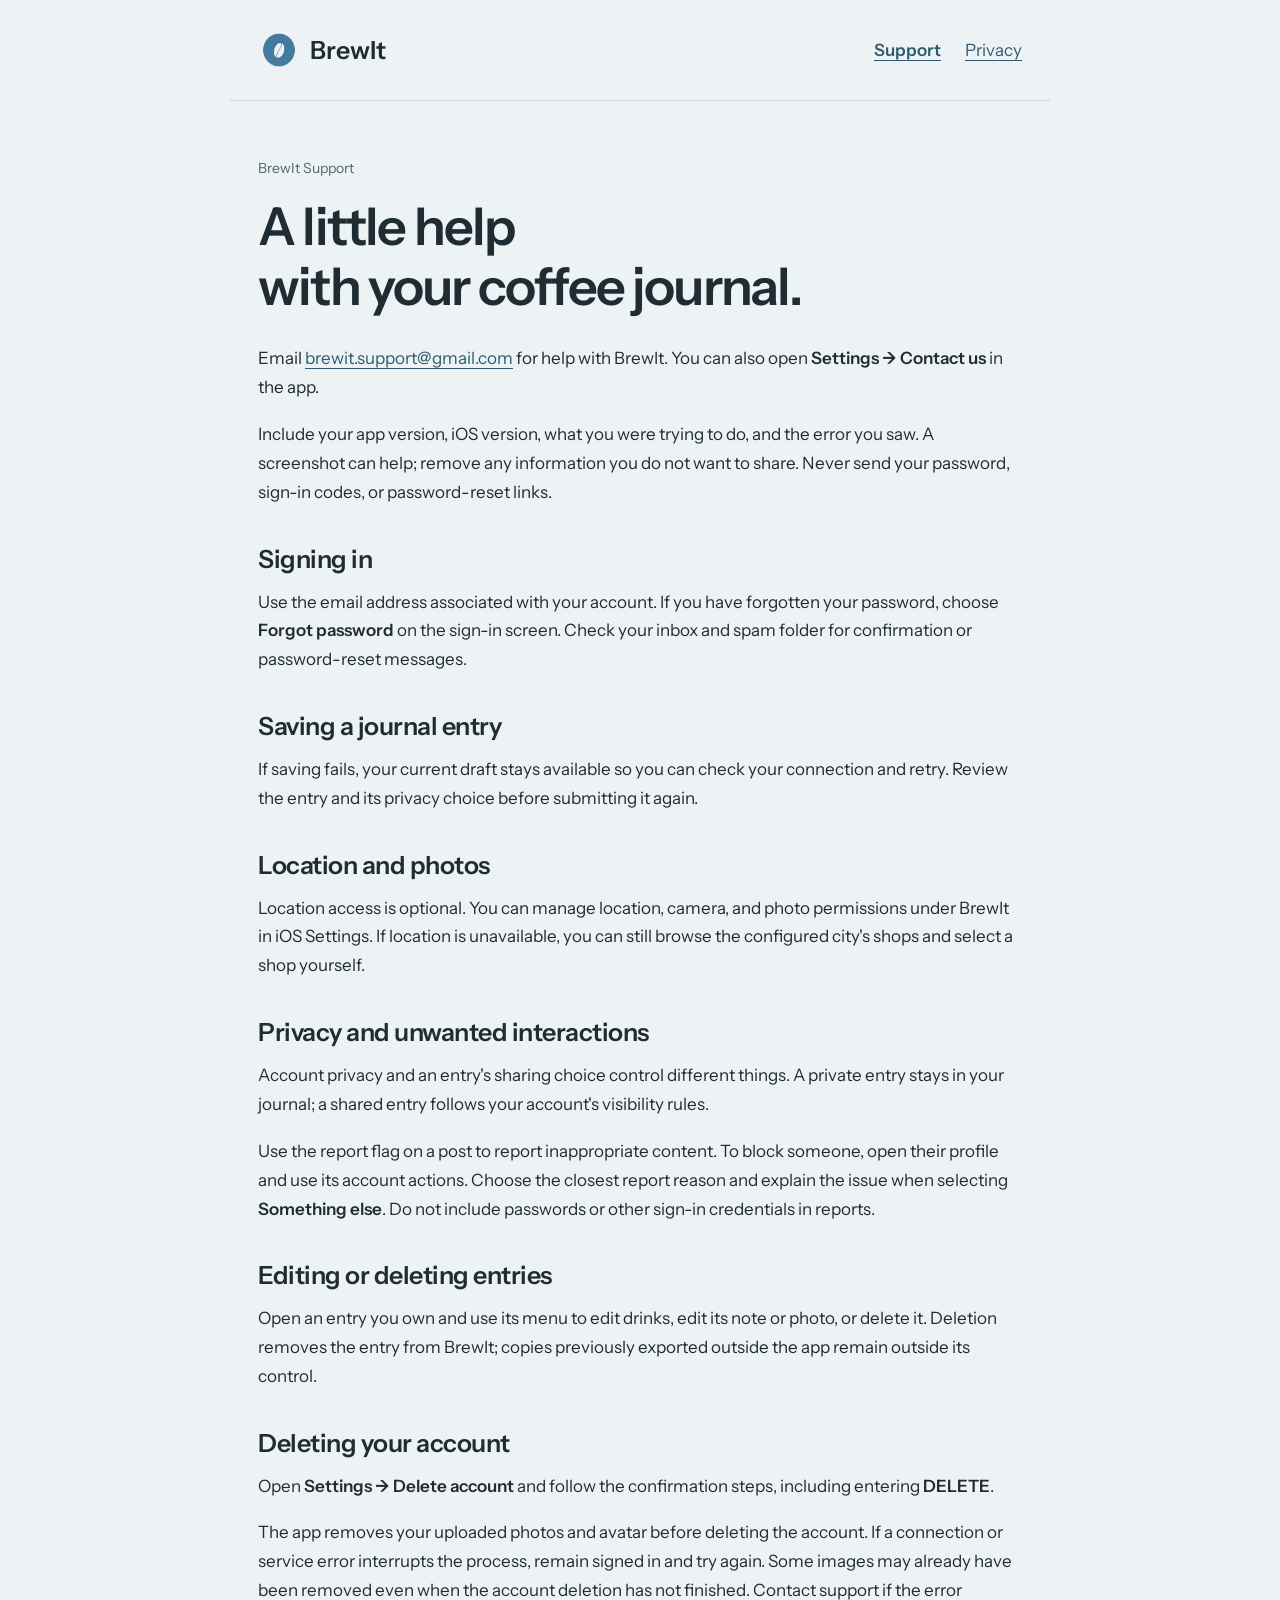
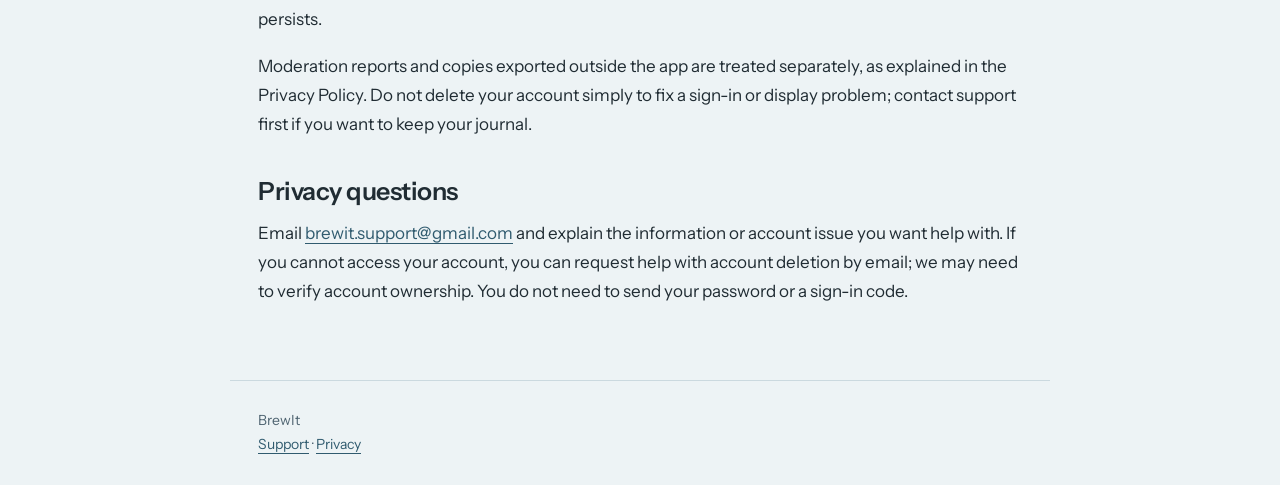
==== index.html @ aadd65be "feat: publish support and privacy pages" ====
<!doctype html><html lang="en"><head><meta charset="utf-8"><meta name="viewport" content="width=device-width,initial-scale=1"><title>BrewIt Support</title><link rel="stylesheet" href="styles.css"></head><body><a class="skip" href="#main">Skip to content</a><header><a class="brand" href="index.html"><img src="brand-mark.png" alt="">BrewIt</a><nav aria-label="Support and privacy"><a href="index.html" aria-current="page">Support</a><a href="privacy.html">Privacy</a></nav></header><main id="main"><p class="eyebrow">BrewIt Support</p><h1>A little help<br>with your coffee journal.</h1><p>Email <a href="mailto:brewit.support@gmail.com">brewit.support@gmail.com</a> for help with BrewIt. You can also open <strong>Settings → Contact us</strong> in the app.</p><p>Include your app version, iOS version, what you were trying to do, and the error you saw. A screenshot can help; remove any information you do not want to share. Never send your password, sign-in codes, or password-reset links.</p><h2>Signing in</h2><p>Use the email address associated with your account. If you have forgotten your password, choose <strong>Forgot password</strong> on the sign-in screen. Check your inbox and spam folder for confirmation or password-reset messages.</p><h2>Saving a journal entry</h2><p>If saving fails, your current draft stays available so you can check your connection and retry. Review the entry and its privacy choice before submitting it again.</p><h2>Location and photos</h2><p>Location access is optional. You can manage location, camera, and photo permissions under BrewIt in iOS Settings. If location is unavailable, you can still browse the configured city&#x27;s shops and select a shop yourself.</p><h2>Privacy and unwanted interactions</h2><p>Account privacy and an entry&#x27;s sharing choice control different things. A private entry stays in your journal; a shared entry follows your account&#x27;s visibility rules.</p><p>Use the report flag on a post to report inappropriate content. To block someone, open their profile and use its account actions. Choose the closest report reason and explain the issue when selecting <strong>Something else</strong>. Do not include passwords or other sign-in credentials in reports.</p><h2>Editing or deleting entries</h2><p>Open an entry you own and use its menu to edit drinks, edit its note or photo, or delete it. Deletion removes the entry from BrewIt; copies previously exported outside the app remain outside its control.</p><h2>Deleting your account</h2><p>Open <strong>Settings → Delete account</strong> and follow the confirmation steps, including entering <strong>DELETE</strong>.</p><p>The app removes your uploaded photos and avatar before deleting the account. If a connection or service error interrupts the process, remain signed in and try again. Some images may already have been removed even when the account deletion has not finished. Contact support if the error persists.</p><p>Moderation reports and copies exported outside the app are treated separately, as explained in the Privacy Policy. Do not delete your account simply to fix a sign-in or display problem; contact support first if you want to keep your journal.</p><h2>Privacy questions</h2><p>Email <a href="mailto:brewit.support@gmail.com">brewit.support@gmail.com</a> and explain the information or account issue you want help with. If you cannot access your account, you can request help with account deletion by email; we may need to verify account ownership. You do not need to send your password or a sign-in code.</p></main><footer>BrewIt<br><a href="index.html">Support</a> · <a href="privacy.html">Privacy</a></footer></body></html>
---- styles.css ----
@font-face{font-family:Instrument;src:url(fonts/InstrumentSans-Regular.ttf) format("truetype");font-weight:400;font-display:swap}@font-face{font-family:Instrument;src:url(fonts/InstrumentSans-SemiBold.ttf) format("truetype");font-weight:600 800;font-display:swap}*{box-sizing:border-box}html{scroll-behavior:smooth}body{margin:0;background:#edf3f5;color:#202c33;font:17px/1.7 Instrument,system-ui,sans-serif}a{color:#305b6f;text-underline-offset:4px}a:focus-visible{outline:3px solid #305b6f;outline-offset:5px}header,main,footer{max-width:820px;margin:auto;padding:28px}header{display:flex;align-items:center;justify-content:space-between;gap:24px;border-bottom:1px solid #cbd9df}.brand{display:flex;align-items:center;gap:10px;font-size:25px;font-weight:600;color:inherit;text-decoration:none}.brand img{height:42px;width:42px;object-fit:contain}nav{display:flex;gap:24px}nav a{display:inline-flex;align-items:center;min-height:44px}nav a[aria-current=page]{font-weight:600}main{padding-top:56px;padding-bottom:56px}h1,h2{font-weight:600;line-height:1.15;letter-spacing:-.035em}h1{font-size:clamp(34px,6vw,52px);margin:0 0 28px}h2{font-size:25px;margin:38px 0 14px;letter-spacing:-.02em}p{margin:0 0 18px}strong{font-weight:600}footer{border-top:1px solid #cbd9df;font-size:14px;color:#506572}.eyebrow{font-size:14px;color:#506572;margin-bottom:16px}.preview{margin:0;background:#dbe8ee;color:#34576a;padding:10px 24px;text-align:center;font-size:14px}.skip{position:absolute;left:16px;top:-80px;background:#edf3f5;padding:12px;z-index:2}.skip:focus{top:8px}@media(max-width:480px){header,main,footer{padding-left:24px;padding-right:24px}header{gap:12px}.brand{font-size:23px}nav{gap:16px;font-size:15px}main{padding-top:36px}h2{font-size:23px}}@media(prefers-reduced-motion:reduce){html{scroll-behavior:auto}}
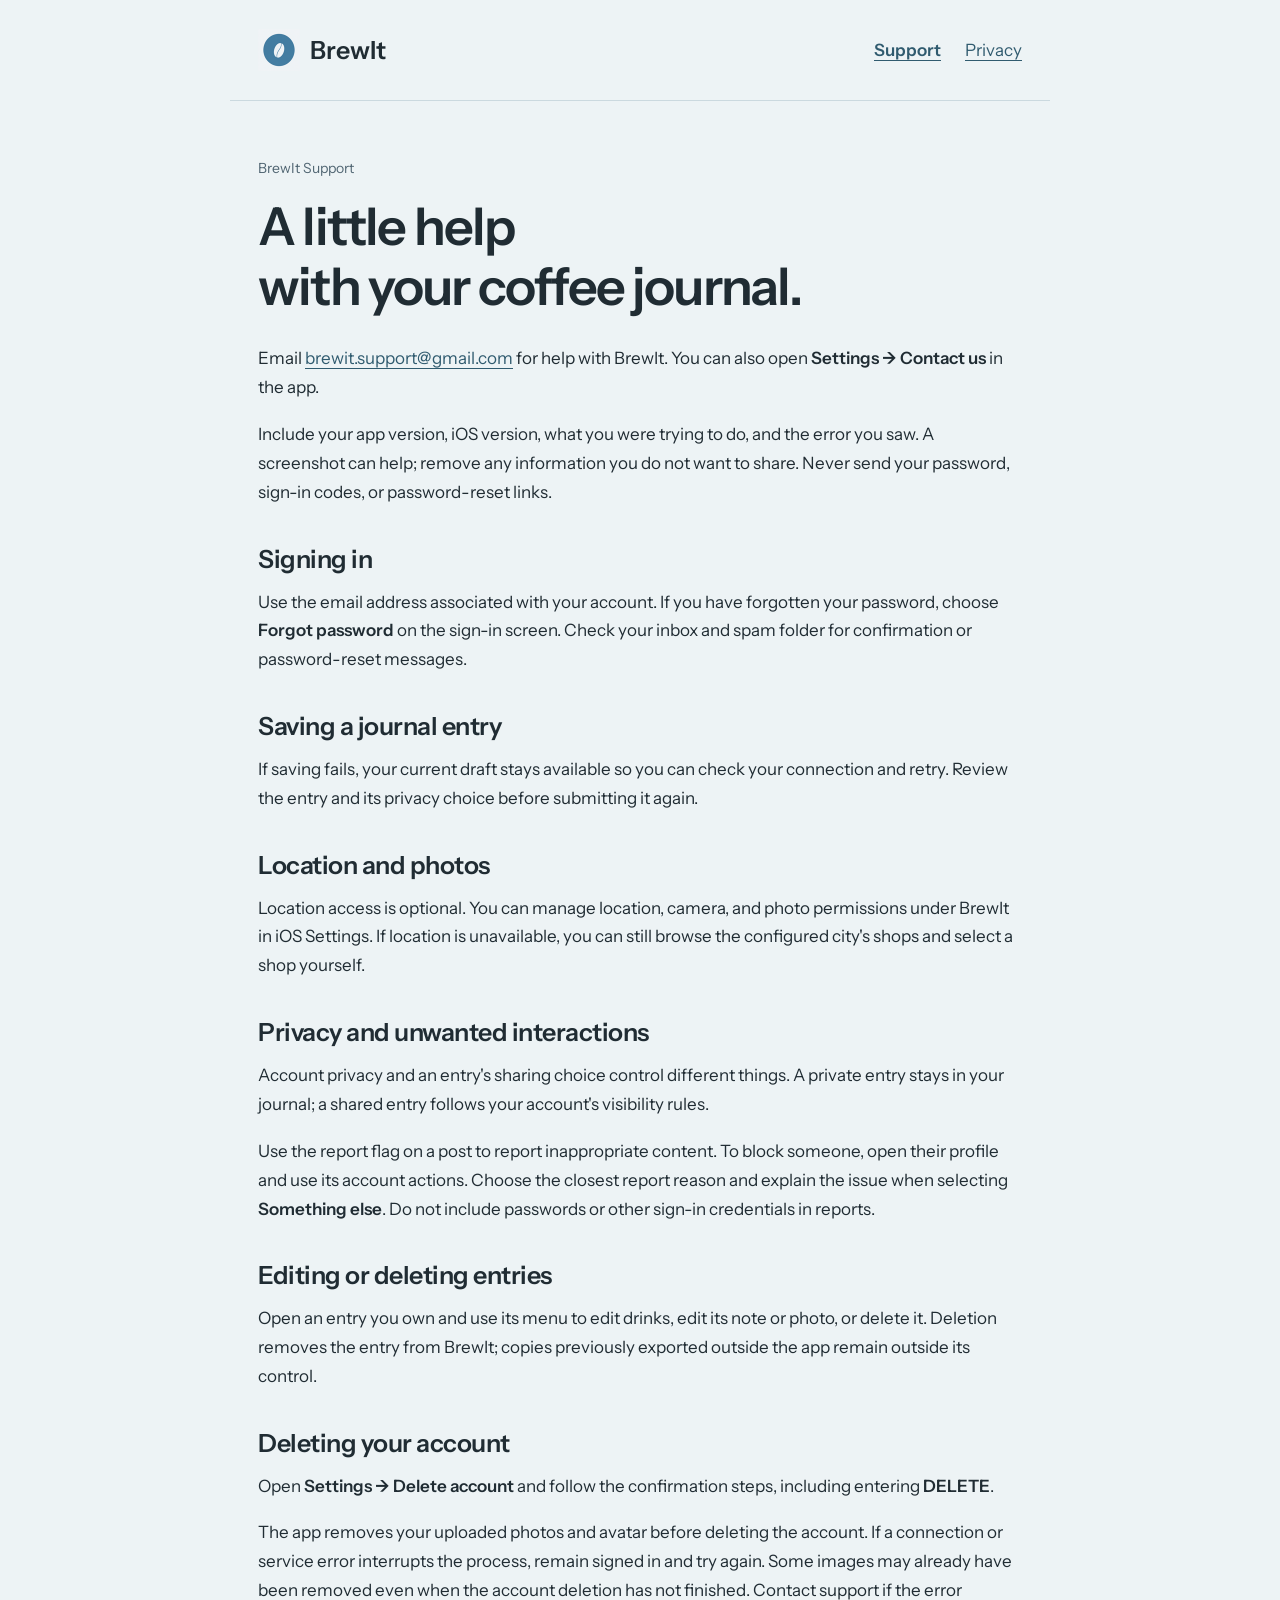
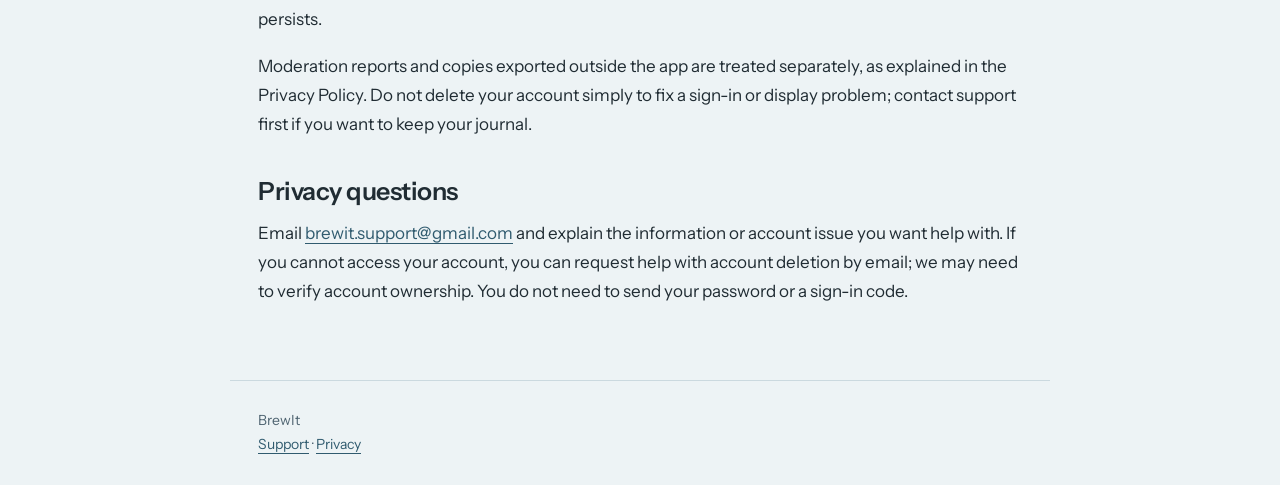
==== commit 3ab55cf7: "optimize brand mark asset used in page headers" ====
--- a/index.html
+++ b/index.html
@@ -1 +1 @@
-<!doctype html><html lang="en"><head><meta charset="utf-8"><meta name="viewport" content="width=device-width,initial-scale=1"><title>BrewIt Support</title><link rel="stylesheet" href="styles.css"></head><body><a class="skip" href="#main">Skip to content</a><header><a class="brand" href="index.html"><img src="brand-mark.png" alt="">BrewIt</a><nav aria-label="Support and privacy"><a href="index.html" aria-current="page">Support</a><a href="privacy.html">Privacy</a></nav></header><main id="main"><p class="eyebrow">BrewIt Support</p><h1>A little help<br>with your coffee journal.</h1><p>Email <a href="mailto:brewit.support@gmail.com">brewit.support@gmail.com</a> for help with BrewIt. You can also open <strong>Settings → Contact us</strong> in the app.</p><p>Include your app version, iOS version, what you were trying to do, and the error you saw. A screenshot can help; remove any information you do not want to share. Never send your password, sign-in codes, or password-reset links.</p><h2>Signing in</h2><p>Use the email address associated with your account. If you have forgotten your password, choose <strong>Forgot password</strong> on the sign-in screen. Check your inbox and spam folder for confirmation or password-reset messages.</p><h2>Saving a journal entry</h2><p>If saving fails, your current draft stays available so you can check your connection and retry. Review the entry and its privacy choice before submitting it again.</p><h2>Location and photos</h2><p>Location access is optional. You can manage location, camera, and photo permissions under BrewIt in iOS Settings. If location is unavailable, you can still browse the configured city&#x27;s shops and select a shop yourself.</p><h2>Privacy and unwanted interactions</h2><p>Account privacy and an entry&#x27;s sharing choice control different things. A private entry stays in your journal; a shared entry follows your account&#x27;s visibility rules.</p><p>Use the report flag on a post to report inappropriate content. To block someone, open their profile and use its account actions. Choose the closest report reason and explain the issue when selecting <strong>Something else</strong>. Do not include passwords or other sign-in credentials in reports.</p><h2>Editing or deleting entries</h2><p>Open an entry you own and use its menu to edit drinks, edit its note or photo, or delete it. Deletion removes the entry from BrewIt; copies previously exported outside the app remain outside its control.</p><h2>Deleting your account</h2><p>Open <strong>Settings → Delete account</strong> and follow the confirmation steps, including entering <strong>DELETE</strong>.</p><p>The app removes your uploaded photos and avatar before deleting the account. If a connection or service error interrupts the process, remain signed in and try again. Some images may already have been removed even when the account deletion has not finished. Contact support if the error persists.</p><p>Moderation reports and copies exported outside the app are treated separately, as explained in the Privacy Policy. Do not delete your account simply to fix a sign-in or display problem; contact support first if you want to keep your journal.</p><h2>Privacy questions</h2><p>Email <a href="mailto:brewit.support@gmail.com">brewit.support@gmail.com</a> and explain the information or account issue you want help with. If you cannot access your account, you can request help with account deletion by email; we may need to verify account ownership. You do not need to send your password or a sign-in code.</p></main><footer>BrewIt<br><a href="index.html">Support</a> · <a href="privacy.html">Privacy</a></footer></body></html>+<!doctype html><html lang="en"><head><meta charset="utf-8"><meta name="viewport" content="width=device-width,initial-scale=1"><title>BrewIt Support</title><link rel="stylesheet" href="styles.css"></head><body><a class="skip" href="#main">Skip to content</a><header><a class="brand" href="index.html"><img src="brand-mark-header.png" alt="">BrewIt</a><nav aria-label="Support and privacy"><a href="index.html" aria-current="page">Support</a><a href="privacy.html">Privacy</a></nav></header><main id="main"><p class="eyebrow">BrewIt Support</p><h1>A little help<br>with your coffee journal.</h1><p>Email <a href="mailto:brewit.support@gmail.com">brewit.support@gmail.com</a> for help with BrewIt. You can also open <strong>Settings → Contact us</strong> in the app.</p><p>Include your app version, iOS version, what you were trying to do, and the error you saw. A screenshot can help; remove any information you do not want to share. Never send your password, sign-in codes, or password-reset links.</p><h2>Signing in</h2><p>Use the email address associated with your account. If you have forgotten your password, choose <strong>Forgot password</strong> on the sign-in screen. Check your inbox and spam folder for confirmation or password-reset messages.</p><h2>Saving a journal entry</h2><p>If saving fails, your current draft stays available so you can check your connection and retry. Review the entry and its privacy choice before submitting it again.</p><h2>Location and photos</h2><p>Location access is optional. You can manage location, camera, and photo permissions under BrewIt in iOS Settings. If location is unavailable, you can still browse the configured city&#x27;s shops and select a shop yourself.</p><h2>Privacy and unwanted interactions</h2><p>Account privacy and an entry&#x27;s sharing choice control different things. A private entry stays in your journal; a shared entry follows your account&#x27;s visibility rules.</p><p>Use the report flag on a post to report inappropriate content. To block someone, open their profile and use its account actions. Choose the closest report reason and explain the issue when selecting <strong>Something else</strong>. Do not include passwords or other sign-in credentials in reports.</p><h2>Editing or deleting entries</h2><p>Open an entry you own and use its menu to edit drinks, edit its note or photo, or delete it. Deletion removes the entry from BrewIt; copies previously exported outside the app remain outside its control.</p><h2>Deleting your account</h2><p>Open <strong>Settings → Delete account</strong> and follow the confirmation steps, including entering <strong>DELETE</strong>.</p><p>The app removes your uploaded photos and avatar before deleting the account. If a connection or service error interrupts the process, remain signed in and try again. Some images may already have been removed even when the account deletion has not finished. Contact support if the error persists.</p><p>Moderation reports and copies exported outside the app are treated separately, as explained in the Privacy Policy. Do not delete your account simply to fix a sign-in or display problem; contact support first if you want to keep your journal.</p><h2>Privacy questions</h2><p>Email <a href="mailto:brewit.support@gmail.com">brewit.support@gmail.com</a> and explain the information or account issue you want help with. If you cannot access your account, you can request help with account deletion by email; we may need to verify account ownership. You do not need to send your password or a sign-in code.</p></main><footer>BrewIt<br><a href="index.html">Support</a> · <a href="privacy.html">Privacy</a></footer></body></html>
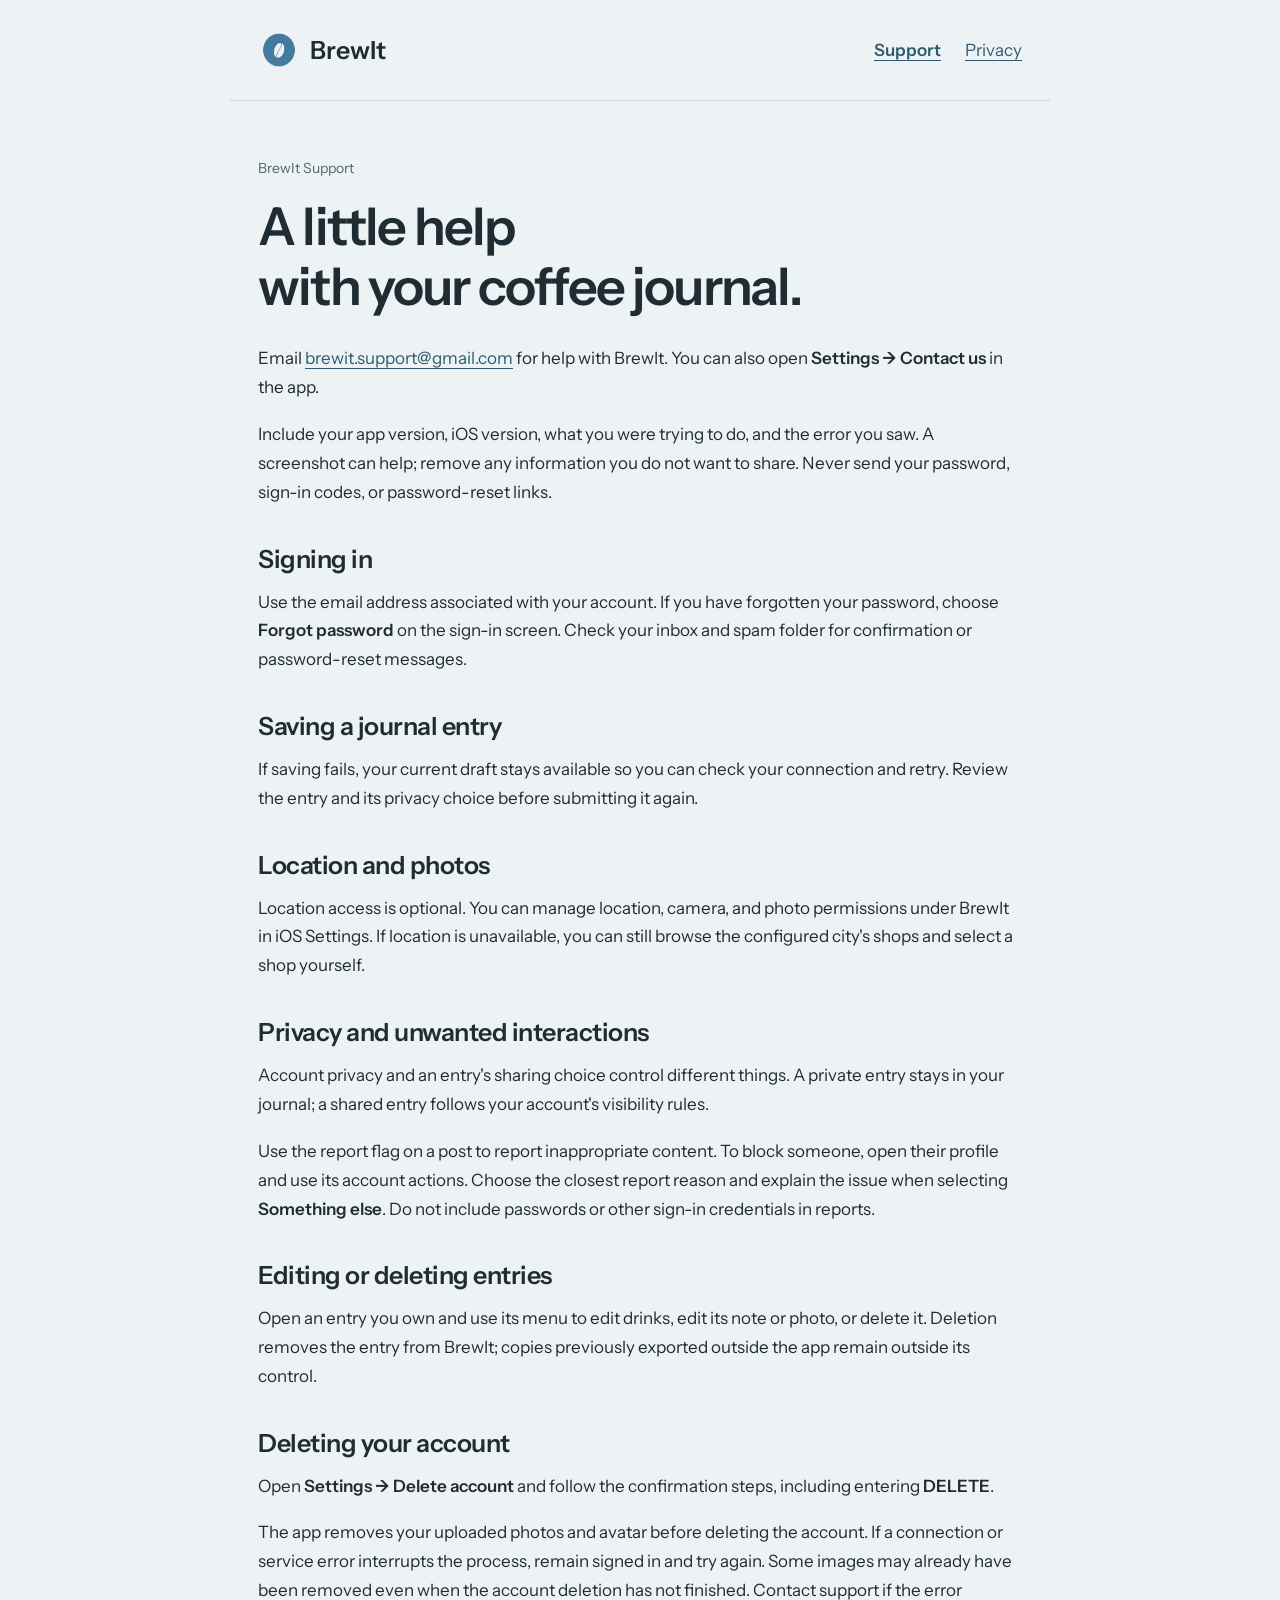
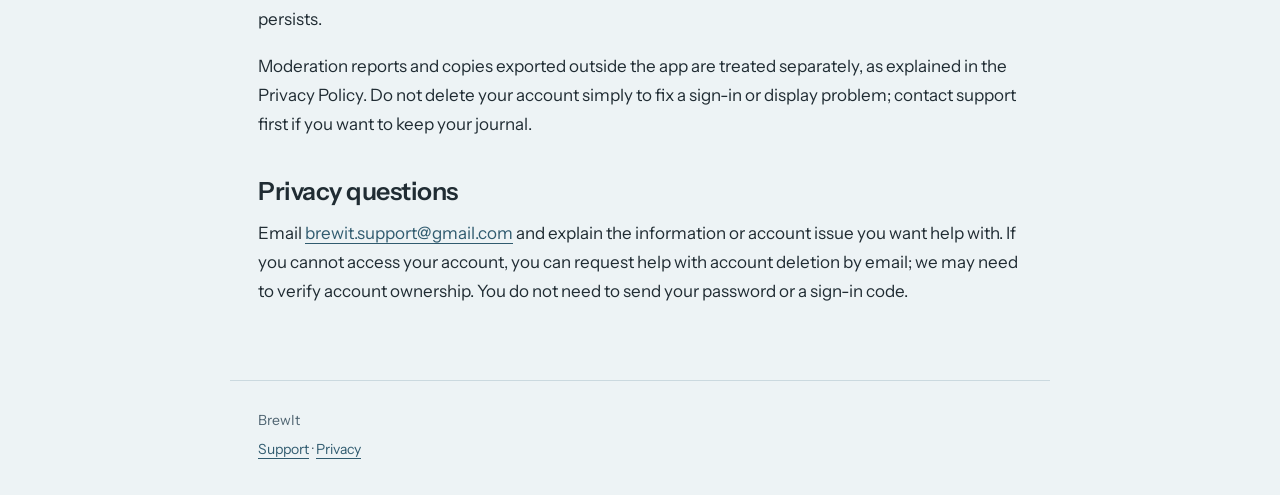
==== commit 4a8a67c9: "fix: add favicon and meta descriptions to static pages (#1)" ====
--- a/index.html
+++ b/index.html
@@ -1 +1 @@
-<!doctype html><html lang="en"><head><meta charset="utf-8"><meta name="viewport" content="width=device-width,initial-scale=1"><title>BrewIt Support</title><link rel="stylesheet" href="styles.css"></head><body><a class="skip" href="#main">Skip to content</a><header><a class="brand" href="index.html"><img src="brand-mark-header.png" alt="">BrewIt</a><nav aria-label="Support and privacy"><a href="index.html" aria-current="page">Support</a><a href="privacy.html">Privacy</a></nav></header><main id="main"><p class="eyebrow">BrewIt Support</p><h1>A little help<br>with your coffee journal.</h1><p>Email <a href="mailto:brewit.support@gmail.com">brewit.support@gmail.com</a> for help with BrewIt. You can also open <strong>Settings → Contact us</strong> in the app.</p><p>Include your app version, iOS version, what you were trying to do, and the error you saw. A screenshot can help; remove any information you do not want to share. Never send your password, sign-in codes, or password-reset links.</p><h2>Signing in</h2><p>Use the email address associated with your account. If you have forgotten your password, choose <strong>Forgot password</strong> on the sign-in screen. Check your inbox and spam folder for confirmation or password-reset messages.</p><h2>Saving a journal entry</h2><p>If saving fails, your current draft stays available so you can check your connection and retry. Review the entry and its privacy choice before submitting it again.</p><h2>Location and photos</h2><p>Location access is optional. You can manage location, camera, and photo permissions under BrewIt in iOS Settings. If location is unavailable, you can still browse the configured city&#x27;s shops and select a shop yourself.</p><h2>Privacy and unwanted interactions</h2><p>Account privacy and an entry&#x27;s sharing choice control different things. A private entry stays in your journal; a shared entry follows your account&#x27;s visibility rules.</p><p>Use the report flag on a post to report inappropriate content. To block someone, open their profile and use its account actions. Choose the closest report reason and explain the issue when selecting <strong>Something else</strong>. Do not include passwords or other sign-in credentials in reports.</p><h2>Editing or deleting entries</h2><p>Open an entry you own and use its menu to edit drinks, edit its note or photo, or delete it. Deletion removes the entry from BrewIt; copies previously exported outside the app remain outside its control.</p><h2>Deleting your account</h2><p>Open <strong>Settings → Delete account</strong> and follow the confirmation steps, including entering <strong>DELETE</strong>.</p><p>The app removes your uploaded photos and avatar before deleting the account. If a connection or service error interrupts the process, remain signed in and try again. Some images may already have been removed even when the account deletion has not finished. Contact support if the error persists.</p><p>Moderation reports and copies exported outside the app are treated separately, as explained in the Privacy Policy. Do not delete your account simply to fix a sign-in or display problem; contact support first if you want to keep your journal.</p><h2>Privacy questions</h2><p>Email <a href="mailto:brewit.support@gmail.com">brewit.support@gmail.com</a> and explain the information or account issue you want help with. If you cannot access your account, you can request help with account deletion by email; we may need to verify account ownership. You do not need to send your password or a sign-in code.</p></main><footer>BrewIt<br><a href="index.html">Support</a> · <a href="privacy.html">Privacy</a></footer></body></html>+<!doctype html><html lang="en"><head><meta charset="utf-8"><meta name="viewport" content="width=device-width,initial-scale=1"><title>BrewIt Support</title><meta name="description" content="Get help with signing in, saving journal entries, privacy settings, and deleting your BrewIt account."><link rel="icon" href="favicon.png" type="image/png"><link rel="stylesheet" href="styles.css"></head><body><a class="skip" href="#main">Skip to content</a><header><a class="brand" href="index.html"><img src="brand-mark.png" alt="">BrewIt</a><nav aria-label="Support and privacy"><a href="index.html" aria-current="page">Support</a><a href="privacy.html">Privacy</a></nav></header><main id="main"><p class="eyebrow">BrewIt Support</p><h1>A little help<br>with your coffee journal.</h1><p>Email <a href="mailto:brewit.support@gmail.com">brewit.support@gmail.com</a> for help with BrewIt. You can also open <strong>Settings → Contact us</strong> in the app.</p><p>Include your app version, iOS version, what you were trying to do, and the error you saw. A screenshot can help; remove any information you do not want to share. Never send your password, sign-in codes, or password-reset links.</p><h2>Signing in</h2><p>Use the email address associated with your account. If you have forgotten your password, choose <strong>Forgot password</strong> on the sign-in screen. Check your inbox and spam folder for confirmation or password-reset messages.</p><h2>Saving a journal entry</h2><p>If saving fails, your current draft stays available so you can check your connection and retry. Review the entry and its privacy choice before submitting it again.</p><h2>Location and photos</h2><p>Location access is optional. You can manage location, camera, and photo permissions under BrewIt in iOS Settings. If location is unavailable, you can still browse the configured city&#x27;s shops and select a shop yourself.</p><h2>Privacy and unwanted interactions</h2><p>Account privacy and an entry&#x27;s sharing choice control different things. A private entry stays in your journal; a shared entry follows your account&#x27;s visibility rules.</p><p>Use the report flag on a post to report inappropriate content. To block someone, open their profile and use its account actions. Choose the closest report reason and explain the issue when selecting <strong>Something else</strong>. Do not include passwords or other sign-in credentials in reports.</p><h2>Editing or deleting entries</h2><p>Open an entry you own and use its menu to edit drinks, edit its note or photo, or delete it. Deletion removes the entry from BrewIt; copies previously exported outside the app remain outside its control.</p><h2>Deleting your account</h2><p>Open <strong>Settings → Delete account</strong> and follow the confirmation steps, including entering <strong>DELETE</strong>.</p><p>The app removes your uploaded photos and avatar before deleting the account. If a connection or service error interrupts the process, remain signed in and try again. Some images may already have been removed even when the account deletion has not finished. Contact support if the error persists.</p><p>Moderation reports and copies exported outside the app are treated separately, as explained in the Privacy Policy. Do not delete your account simply to fix a sign-in or display problem; contact support first if you want to keep your journal.</p><h2>Privacy questions</h2><p>Email <a href="mailto:brewit.support@gmail.com">brewit.support@gmail.com</a> and explain the information or account issue you want help with. If you cannot access your account, you can request help with account deletion by email; we may need to verify account ownership. You do not need to send your password or a sign-in code.</p></main><footer>BrewIt<br><a href="index.html">Support</a> · <a href="privacy.html">Privacy</a></footer></body></html>
--- a/styles.css
+++ b/styles.css
@@ -1 +1 @@
-@font-face{font-family:Instrument;src:url(fonts/InstrumentSans-Regular.ttf) format("truetype");font-weight:400;font-display:swap}@font-face{font-family:Instrument;src:url(fonts/InstrumentSans-SemiBold.ttf) format("truetype");font-weight:600 800;font-display:swap}*{box-sizing:border-box}html{scroll-behavior:smooth}body{margin:0;background:#edf3f5;color:#202c33;font:17px/1.7 Instrument,system-ui,sans-serif}a{color:#305b6f;text-underline-offset:4px}a:focus-visible{outline:3px solid #305b6f;outline-offset:5px}header,main,footer{max-width:820px;margin:auto;padding:28px}header{display:flex;align-items:center;justify-content:space-between;gap:24px;border-bottom:1px solid #cbd9df}.brand{display:flex;align-items:center;gap:10px;font-size:25px;font-weight:600;color:inherit;text-decoration:none}.brand img{height:42px;width:42px;object-fit:contain}nav{display:flex;gap:24px}nav a{display:inline-flex;align-items:center;min-height:44px}nav a[aria-current=page]{font-weight:600}main{padding-top:56px;padding-bottom:56px}h1,h2{font-weight:600;line-height:1.15;letter-spacing:-.035em}h1{font-size:clamp(34px,6vw,52px);margin:0 0 28px}h2{font-size:25px;margin:38px 0 14px;letter-spacing:-.02em}p{margin:0 0 18px}strong{font-weight:600}footer{border-top:1px solid #cbd9df;font-size:14px;color:#506572}.eyebrow{font-size:14px;color:#506572;margin-bottom:16px}.preview{margin:0;background:#dbe8ee;color:#34576a;padding:10px 24px;text-align:center;font-size:14px}.skip{position:absolute;left:16px;top:-80px;background:#edf3f5;padding:12px;z-index:2}.skip:focus{top:8px}@media(max-width:480px){header,main,footer{padding-left:24px;padding-right:24px}header{gap:12px}.brand{font-size:23px}nav{gap:16px;font-size:15px}main{padding-top:36px}h2{font-size:23px}}@media(prefers-reduced-motion:reduce){html{scroll-behavior:auto}}+@font-face{font-family:Instrument;src:url(fonts/InstrumentSans-Regular.ttf) format("truetype");font-weight:400;font-display:swap}@font-face{font-family:Instrument;src:url(fonts/InstrumentSans-SemiBold.ttf) format("truetype");font-weight:600 800;font-display:swap}*{box-sizing:border-box}html{scroll-behavior:smooth}body{margin:0;background:#edf3f5;color:#202c33;font:17px/1.7 Instrument,system-ui,sans-serif}a{color:#305b6f;text-underline-offset:4px}a:focus-visible{outline:3px solid #305b6f;outline-offset:5px}header,main,footer{max-width:820px;margin:auto;padding:28px}header{display:flex;align-items:center;justify-content:space-between;gap:24px;border-bottom:1px solid #cbd9df}.brand{display:flex;align-items:center;gap:10px;font-size:25px;font-weight:600;color:inherit;text-decoration:none}.brand img{height:42px;width:42px;object-fit:contain}nav{display:flex;gap:24px}nav a{display:inline-flex;align-items:center;min-height:44px}nav a[aria-current=page]{font-weight:600}main{padding-top:56px;padding-bottom:56px}h1,h2{font-weight:600;line-height:1.15;letter-spacing:-.035em}h1{font-size:clamp(34px,6vw,52px);margin:0 0 28px}h2{font-size:25px;margin:38px 0 14px;letter-spacing:-.02em}p{margin:0 0 18px}strong{font-weight:600}footer{border-top:1px solid #cbd9df;font-size:14px;color:#506572}footer a{display:inline-block;padding-block:5px}.eyebrow{font-size:14px;color:#506572;margin-bottom:16px}.preview{margin:0;background:#dbe8ee;color:#34576a;padding:10px 24px;text-align:center;font-size:14px}.skip{position:absolute;left:16px;top:-80px;background:#edf3f5;padding:12px;z-index:2}.skip:focus{top:8px}@media(max-width:480px){header,main,footer{padding-left:24px;padding-right:24px}header{gap:12px}.brand{font-size:23px}nav{gap:16px;font-size:15px}main{padding-top:36px}h2{font-size:23px}}@media(prefers-reduced-motion:reduce){html{scroll-behavior:auto}}
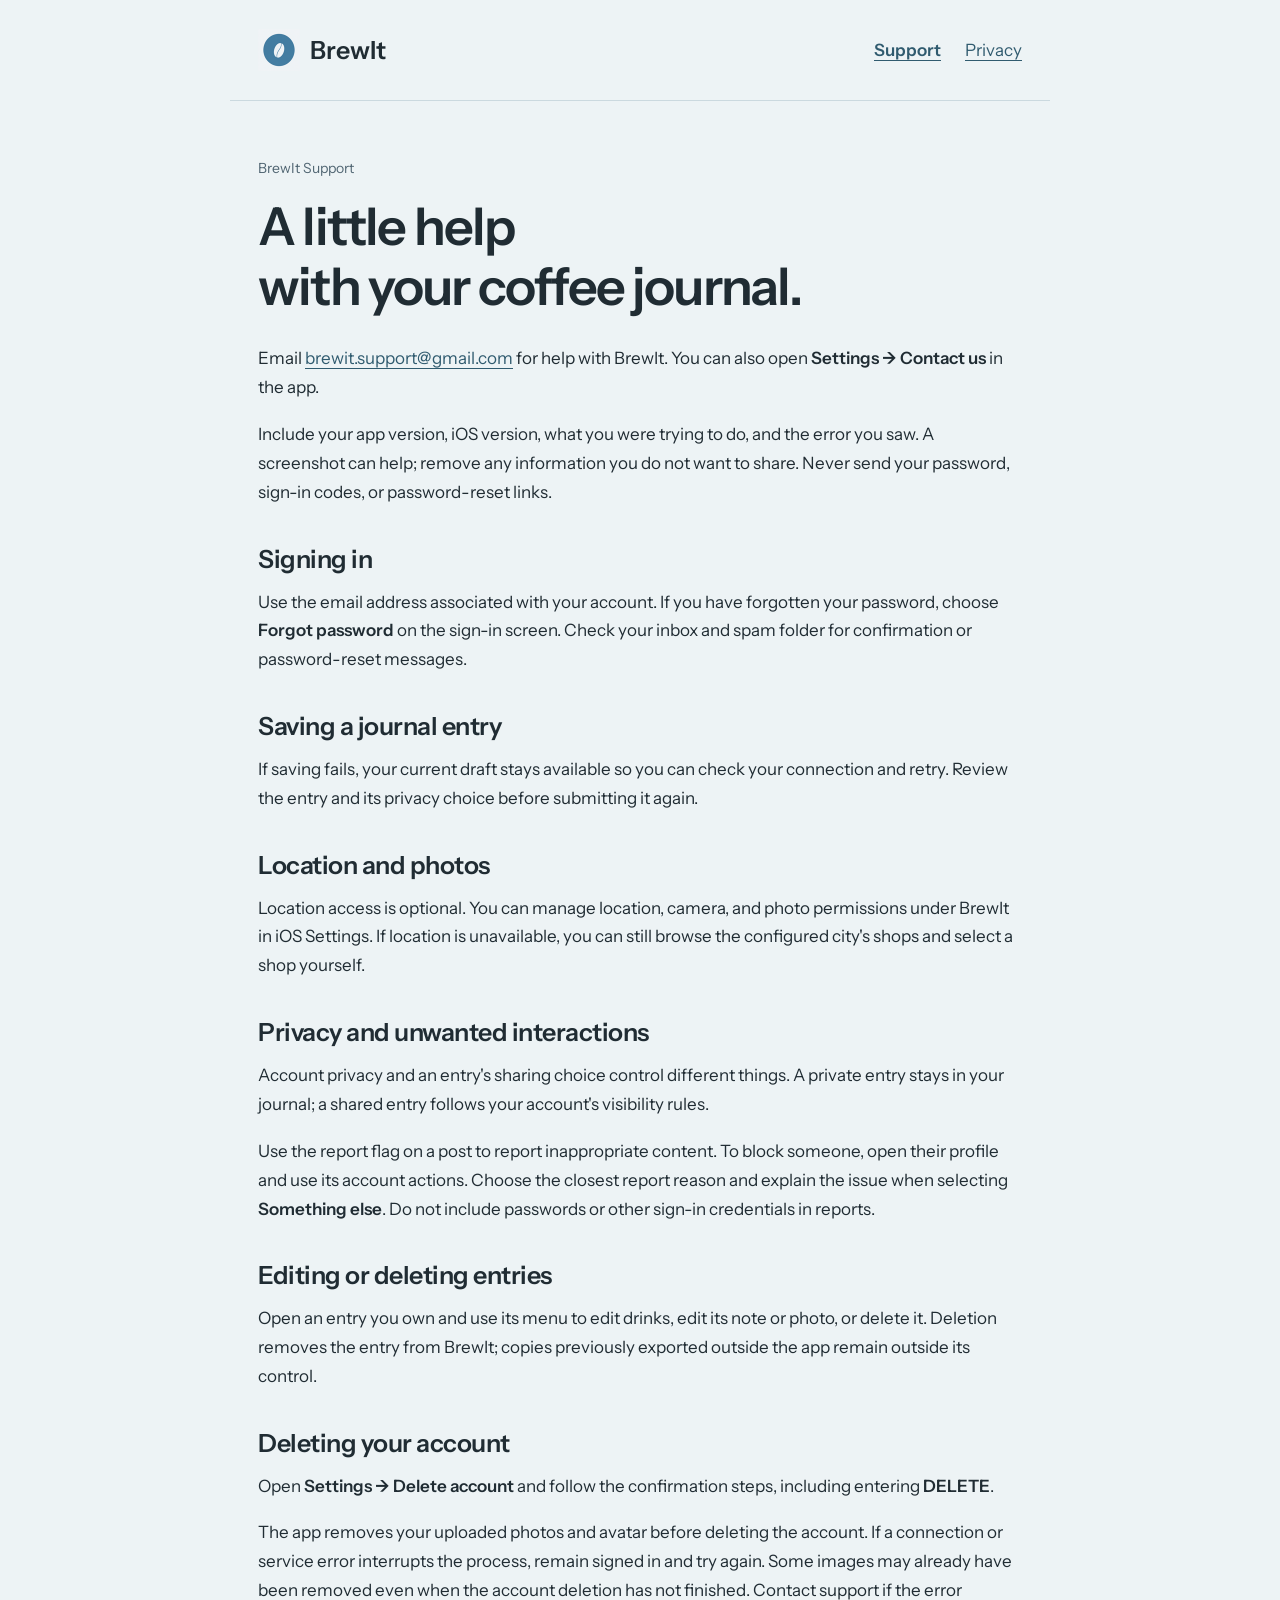
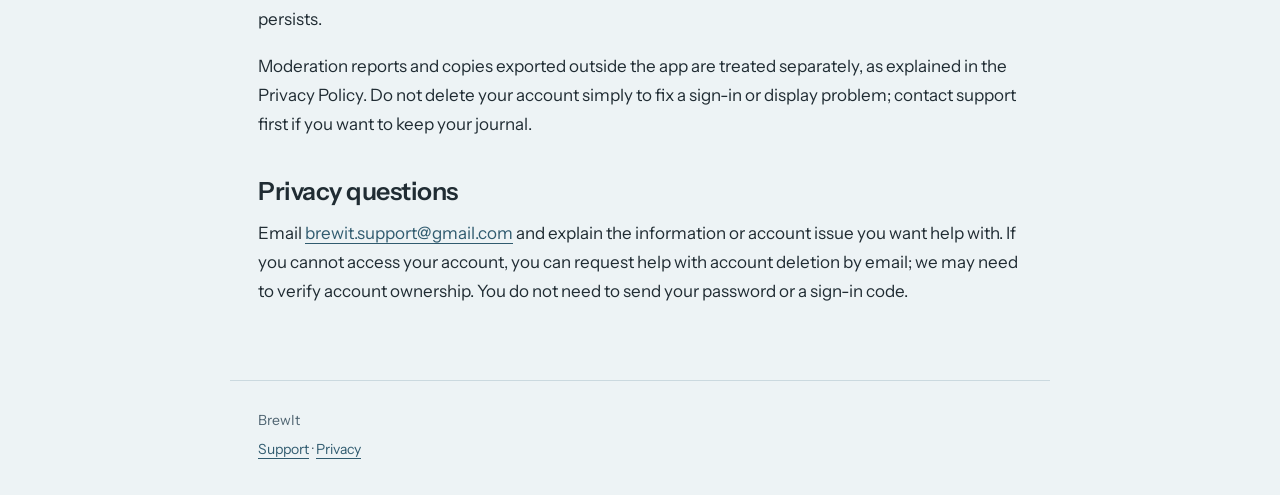
==== commit 55be5e31: "Merge remote-tracking branch 'origin/staging' into support/s-002-optimize-brand-mark # Conflicts: #	" ====
--- a/index.html
+++ b/index.html
@@ -1 +1 @@
-<!doctype html><html lang="en"><head><meta charset="utf-8"><meta name="viewport" content="width=device-width,initial-scale=1"><title>BrewIt Support</title><meta name="description" content="Get help with signing in, saving journal entries, privacy settings, and deleting your BrewIt account."><link rel="icon" href="favicon.png" type="image/png"><link rel="stylesheet" href="styles.css"></head><body><a class="skip" href="#main">Skip to content</a><header><a class="brand" href="index.html"><img src="brand-mark.png" alt="">BrewIt</a><nav aria-label="Support and privacy"><a href="index.html" aria-current="page">Support</a><a href="privacy.html">Privacy</a></nav></header><main id="main"><p class="eyebrow">BrewIt Support</p><h1>A little help<br>with your coffee journal.</h1><p>Email <a href="mailto:brewit.support@gmail.com">brewit.support@gmail.com</a> for help with BrewIt. You can also open <strong>Settings → Contact us</strong> in the app.</p><p>Include your app version, iOS version, what you were trying to do, and the error you saw. A screenshot can help; remove any information you do not want to share. Never send your password, sign-in codes, or password-reset links.</p><h2>Signing in</h2><p>Use the email address associated with your account. If you have forgotten your password, choose <strong>Forgot password</strong> on the sign-in screen. Check your inbox and spam folder for confirmation or password-reset messages.</p><h2>Saving a journal entry</h2><p>If saving fails, your current draft stays available so you can check your connection and retry. Review the entry and its privacy choice before submitting it again.</p><h2>Location and photos</h2><p>Location access is optional. You can manage location, camera, and photo permissions under BrewIt in iOS Settings. If location is unavailable, you can still browse the configured city&#x27;s shops and select a shop yourself.</p><h2>Privacy and unwanted interactions</h2><p>Account privacy and an entry&#x27;s sharing choice control different things. A private entry stays in your journal; a shared entry follows your account&#x27;s visibility rules.</p><p>Use the report flag on a post to report inappropriate content. To block someone, open their profile and use its account actions. Choose the closest report reason and explain the issue when selecting <strong>Something else</strong>. Do not include passwords or other sign-in credentials in reports.</p><h2>Editing or deleting entries</h2><p>Open an entry you own and use its menu to edit drinks, edit its note or photo, or delete it. Deletion removes the entry from BrewIt; copies previously exported outside the app remain outside its control.</p><h2>Deleting your account</h2><p>Open <strong>Settings → Delete account</strong> and follow the confirmation steps, including entering <strong>DELETE</strong>.</p><p>The app removes your uploaded photos and avatar before deleting the account. If a connection or service error interrupts the process, remain signed in and try again. Some images may already have been removed even when the account deletion has not finished. Contact support if the error persists.</p><p>Moderation reports and copies exported outside the app are treated separately, as explained in the Privacy Policy. Do not delete your account simply to fix a sign-in or display problem; contact support first if you want to keep your journal.</p><h2>Privacy questions</h2><p>Email <a href="mailto:brewit.support@gmail.com">brewit.support@gmail.com</a> and explain the information or account issue you want help with. If you cannot access your account, you can request help with account deletion by email; we may need to verify account ownership. You do not need to send your password or a sign-in code.</p></main><footer>BrewIt<br><a href="index.html">Support</a> · <a href="privacy.html">Privacy</a></footer></body></html>+<!doctype html><html lang="en"><head><meta charset="utf-8"><meta name="viewport" content="width=device-width,initial-scale=1"><title>BrewIt Support</title><meta name="description" content="Get help with signing in, saving journal entries, privacy settings, and deleting your BrewIt account."><link rel="icon" href="favicon.png" type="image/png"><link rel="stylesheet" href="styles.css"></head><body><a class="skip" href="#main">Skip to content</a><header><a class="brand" href="index.html"><img src="brand-mark-header.png" alt="">BrewIt</a><nav aria-label="Support and privacy"><a href="index.html" aria-current="page">Support</a><a href="privacy.html">Privacy</a></nav></header><main id="main"><p class="eyebrow">BrewIt Support</p><h1>A little help<br>with your coffee journal.</h1><p>Email <a href="mailto:brewit.support@gmail.com">brewit.support@gmail.com</a> for help with BrewIt. You can also open <strong>Settings → Contact us</strong> in the app.</p><p>Include your app version, iOS version, what you were trying to do, and the error you saw. A screenshot can help; remove any information you do not want to share. Never send your password, sign-in codes, or password-reset links.</p><h2>Signing in</h2><p>Use the email address associated with your account. If you have forgotten your password, choose <strong>Forgot password</strong> on the sign-in screen. Check your inbox and spam folder for confirmation or password-reset messages.</p><h2>Saving a journal entry</h2><p>If saving fails, your current draft stays available so you can check your connection and retry. Review the entry and its privacy choice before submitting it again.</p><h2>Location and photos</h2><p>Location access is optional. You can manage location, camera, and photo permissions under BrewIt in iOS Settings. If location is unavailable, you can still browse the configured city&#x27;s shops and select a shop yourself.</p><h2>Privacy and unwanted interactions</h2><p>Account privacy and an entry&#x27;s sharing choice control different things. A private entry stays in your journal; a shared entry follows your account&#x27;s visibility rules.</p><p>Use the report flag on a post to report inappropriate content. To block someone, open their profile and use its account actions. Choose the closest report reason and explain the issue when selecting <strong>Something else</strong>. Do not include passwords or other sign-in credentials in reports.</p><h2>Editing or deleting entries</h2><p>Open an entry you own and use its menu to edit drinks, edit its note or photo, or delete it. Deletion removes the entry from BrewIt; copies previously exported outside the app remain outside its control.</p><h2>Deleting your account</h2><p>Open <strong>Settings → Delete account</strong> and follow the confirmation steps, including entering <strong>DELETE</strong>.</p><p>The app removes your uploaded photos and avatar before deleting the account. If a connection or service error interrupts the process, remain signed in and try again. Some images may already have been removed even when the account deletion has not finished. Contact support if the error persists.</p><p>Moderation reports and copies exported outside the app are treated separately, as explained in the Privacy Policy. Do not delete your account simply to fix a sign-in or display problem; contact support first if you want to keep your journal.</p><h2>Privacy questions</h2><p>Email <a href="mailto:brewit.support@gmail.com">brewit.support@gmail.com</a> and explain the information or account issue you want help with. If you cannot access your account, you can request help with account deletion by email; we may need to verify account ownership. You do not need to send your password or a sign-in code.</p></main><footer>BrewIt<br><a href="index.html">Support</a> · <a href="privacy.html">Privacy</a></footer></body></html>
